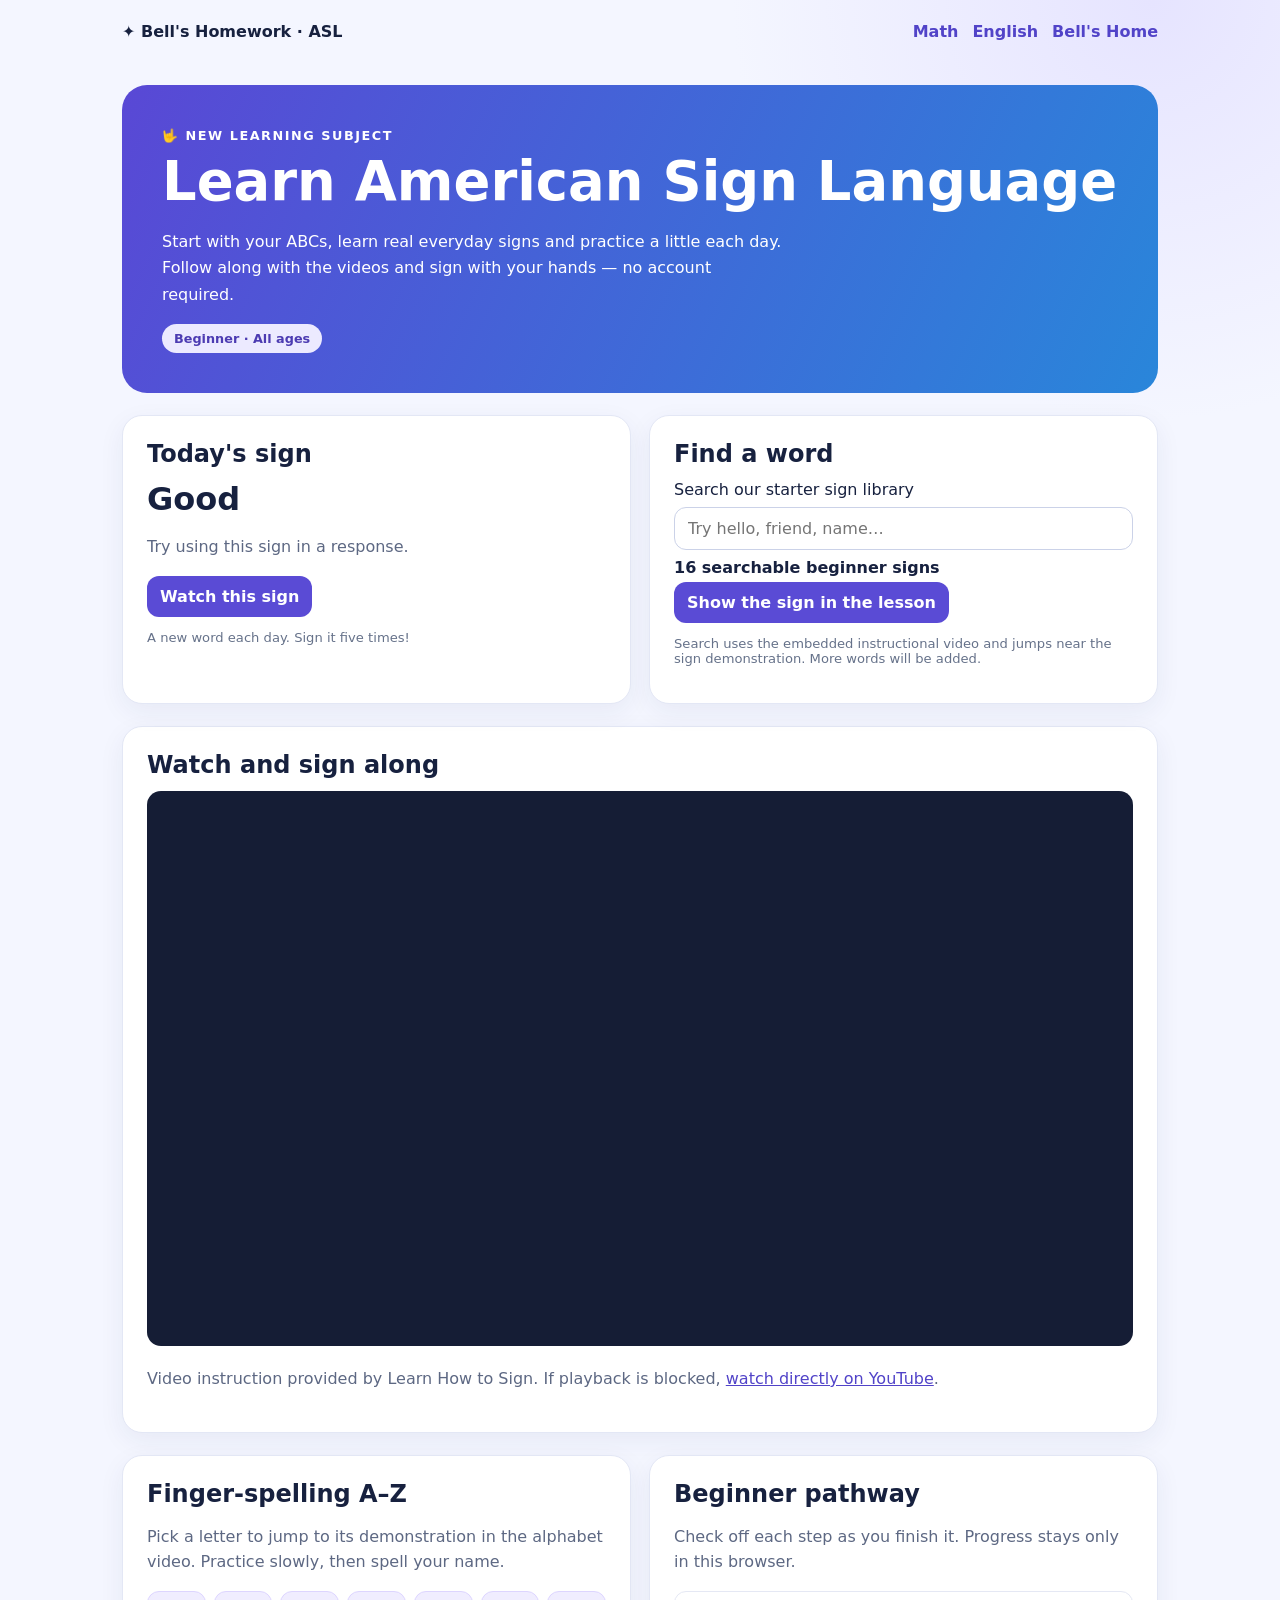
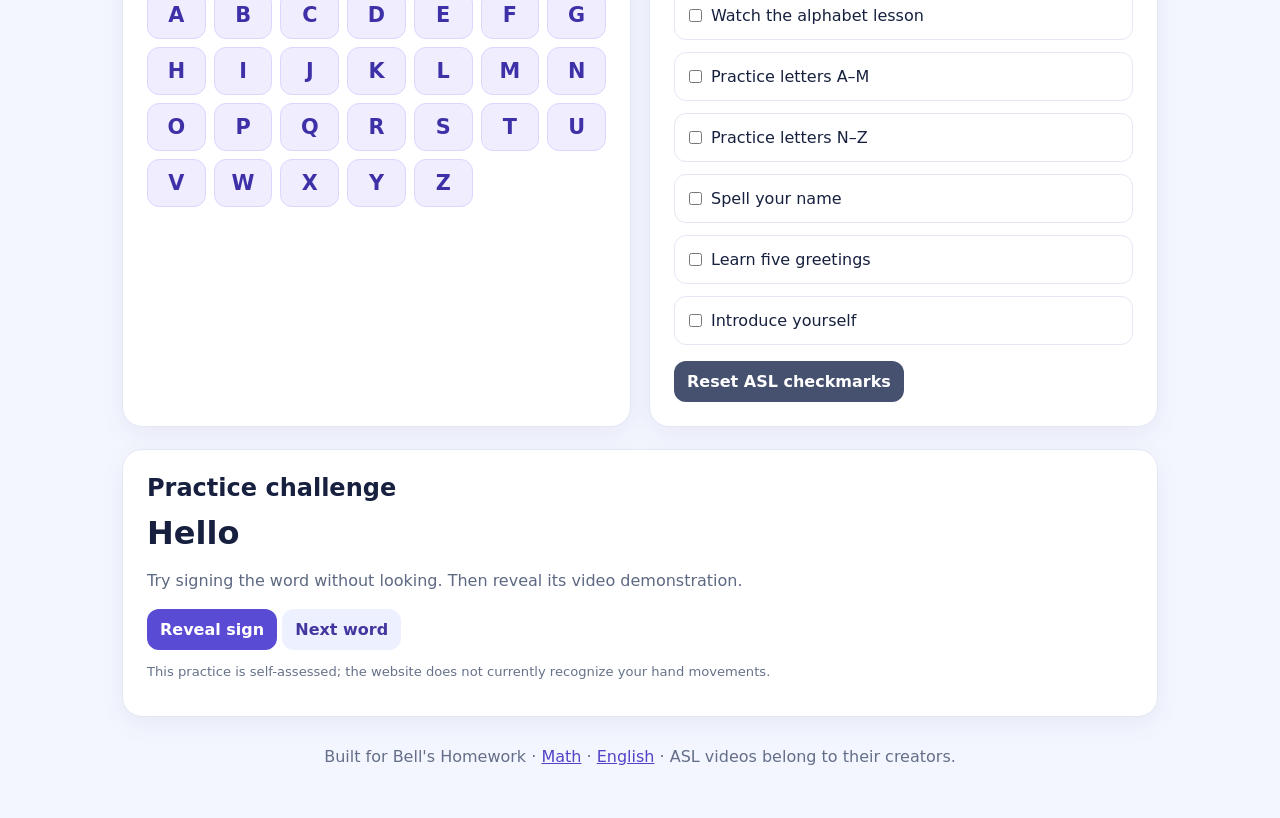
==== asl/index.html @ 97b78465 "Launch ASL learning module with beginner video lessons and daily signs" ====
<!doctype html>
<html lang="en"><head><meta charset="utf-8"><meta name="viewport" content="width=device-width,initial-scale=1"><title>Learn ASL | Bell's Homework</title><meta name="description" content="Learn American Sign Language with beginner videos, an alphabet guide, word lookup and daily practice."><link rel="canonical" href="https://homework.bellstuff.net/asl/"><style>
:root{font-family:system-ui,-apple-system,Segoe UI,sans-serif;color:#17213f;background:#f4f6ff}*{box-sizing:border-box}body{margin:0;background:radial-gradient(circle at 90% 0,#e6e4ff,transparent 420px),#f4f6ff}main,header{max-width:1080px;margin:auto;padding:22px}header{display:flex;align-items:center;justify-content:space-between;gap:12px;flex-wrap:wrap}a{color:#5143c8}nav{display:flex;gap:14px;flex-wrap:wrap}nav a{font-weight:700;text-decoration:none}.hero{background:linear-gradient(115deg,#5948d5,#2986da);color:white;padding:40px;border-radius:25px}.hero h1{font-size:clamp(2rem,5vw,3.4rem);margin:6px 0}.hero p{max-width:620px;line-height:1.65}.eyebrow{font-size:.8rem;letter-spacing:.12em;font-weight:800;text-transform:uppercase}.grid{display:grid;grid-template-columns:repeat(auto-fit,minmax(270px,1fr));gap:18px;margin:22px 0}.card{background:white;padding:24px;border:1px solid #e3e7f5;border-radius:20px;box-shadow:0 8px 26px #252d5910}.card h2{margin:0 0 12px}.muted{color:#5d6883;line-height:1.6}.pill{display:inline-block;border-radius:24px;background:#eceaff;color:#4c3bb2;padding:7px 12px;font-weight:700;font-size:.8rem}button,select,input{font:inherit;border-radius:12px;padding:11px 13px;border:1px solid #cbd2e8}button{background:#5a4bd5;color:white;font-weight:800;border:0;cursor:pointer}button:hover{background:#4537bf}button:focus-visible,a:focus-visible,input:focus-visible{outline:3px solid #7eb3ff;outline-offset:2px}input{width:100%;margin:8px 0}.video{aspect-ratio:16/9;width:100%;border:0;border-radius:14px;background:#151d35}.word{font-size:2rem;margin:12px 0;font-weight:800}.alphabet{display:grid;grid-template-columns:repeat(auto-fill,minmax(52px,1fr));gap:8px;margin-top:14px}.alphabet button{font-size:1.3rem;background:#f0edff;color:#3e31a8;border:1px solid #ddd5ff}.alphabet button[aria-pressed=true]{background:#5445cb;color:white}.feedback{min-height:24px;font-weight:700}.lesson-list{display:grid;gap:12px}.lesson{border:1px solid #e5e8f4;padding:14px;border-radius:12px}.lesson label{display:flex;gap:9px;align-items:center;cursor:pointer}.lesson input{width:auto;margin:0;accent-color:#5445cb}.tiny{font-size:.82rem;color:#66728a}footer{margin:30px 0;text-align:center;color:#636f88}@media(max-width:620px){.hero{padding:25px}header{padding:15px}main{padding:12px}.card{padding:19px}}
</style></head><body>
<header><strong>✦ Bell's Homework · ASL</strong><nav><a href="/">Math</a><a href="/english/">English</a><a href="https://bellstuff.net/">Bell's Home</a></nav></header>
<main><section class="hero"><span class="eyebrow">🤟 New learning subject</span><h1>Learn American Sign Language</h1><p>Start with your ABCs, learn real everyday signs and practice a little each day. Follow along with the videos and sign with your hands — no account required.</p><span class="pill">Beginner · All ages</span></section>
<div class="grid"><section class="card"><h2>Today's sign</h2><div id="dailyWord" class="word">Hello</div><p id="dailyHint" class="muted"></p><button id="dailyWatch">Watch this sign</button><p class="tiny">A new word each day. Sign it five times!</p></section><section class="card"><h2>Find a word</h2><label for="wordSearch">Search our starter sign library</label><input id="wordSearch" type="search" placeholder="Try hello, friend, name…"><div id="searchFeedback" class="feedback" role="status"></div><button id="searchWatch">Show the sign in the lesson</button><p class="tiny">Search uses the embedded instructional video and jumps near the sign demonstration. More words will be added.</p></section></div>
<section class="card"><h2 id="videoHeading">Watch and sign along</h2><iframe id="lessonVideo" class="video" title="American Sign Language learning video" src="https://www.youtube-nocookie.com/embed/y9Rj_X0IsKY?start=76" allow="accelerometer; autoplay; encrypted-media; gyroscope; picture-in-picture; web-share" referrerpolicy="strict-origin-when-cross-origin" allowfullscreen loading="lazy"></iframe><p class="muted" id="videoCaption">Video instruction provided by Learn How to Sign. If playback is blocked, <a id="watchExternal" href="https://www.youtube.com/watch?v=y9Rj_X0IsKY&t=76s" target="_blank" rel="noopener noreferrer">watch directly on YouTube</a>.</p></section>
<div class="grid"><section class="card"><h2>Finger-spelling A–Z</h2><p class="muted">Pick a letter to jump to its demonstration in the alphabet video. Practice slowly, then spell your name.</p><div class="alphabet" id="letters"></div><p class="feedback" id="letterFeedback" role="status"></p></section><section class="card"><h2>Beginner pathway</h2><p class="muted">Check off each step as you finish it. Progress stays only in this browser.</p><div class="lesson-list" id="lessonChecklist"></div><button id="resetProgress" style="margin-top:16px;background:#465170">Reset ASL checkmarks</button></section></div>
<section class="card"><h2>Practice challenge</h2><p id="challenge" class="word"></p><p class="muted">Try signing the word without looking. Then reveal its video demonstration.</p><button id="reveal">Reveal sign</button> <button id="nextChallenge" style="background:#edf0ff;color:#43379f">Next word</button><p class="tiny">This practice is self-assessed; the website does not currently recognize your hand movements.</p></section><footer>Built for Bell's Homework · <a href="/">Math</a> · <a href="/english/">English</a> · ASL videos belong to their creators.</footer></main>
<script>
const alphabetTimes=[65,81,92,101,114,128,193,206,215,235,252,261,302,316,329,338,350,362,376,431,443,452,458,467,489,499];
const words=[
{w:'Hello',t:76,h:'Wave a greeting using the movement shown in the lesson.'},
{w:'Hi',t:69,h:'Practice a friendly greeting.'},
{w:'How are you?',t:85,h:'Watch the full phrase and copy the facial expression.'},
{w:'Good',t:112,h:'Try using this sign in a response.'},
{w:'Morning',t:124,h:'A useful daily greeting.'},
{w:'Afternoon',t:132,h:'Practice this time-of-day sign.'},
{w:'Night',t:141,h:'Use it in an evening greeting.'},
{w:'Goodbye',t:170,h:'Practice a farewell.'},
{w:'See you later',t:178,h:'Sign a full farewell phrase.'},
{w:'Friend',t:287,h:'A word for introductions.'},
{w:'Meet',t:306,h:'Practice introducing someone.'},
{w:'Deaf',t:330,h:'Learn the sign and respect Deaf culture.'},
{w:'My',t:341,h:'Use this in introductions.'},
{w:'Name',t:349,h:'Try signing your name and fingerspelling it.'},
{w:'Want',t:358,h:'A handy word in everyday conversations.'},
{w:'Tomorrow',t:240,h:'Use it when talking about plans.'}
];
const lessonId='bells-asl-lessons-v1';
const lessons=['Watch the alphabet lesson','Practice letters A–M','Practice letters N–Z','Spell your name','Learn five greetings','Introduce yourself'];
let checked=[];try{checked=JSON.parse(localStorage.getItem(lessonId)||'[]')}catch{}
function video(id,sec,title){const frame=document.getElementById('lessonVideo');frame.src='https://www.youtube-nocookie.com/embed/'+id+'?start='+sec+'&rel=0';document.getElementById('videoHeading').textContent=title;document.getElementById('watchExternal').href='https://www.youtube.com/watch?v='+id+'&t='+sec+'s';frame.scrollIntoView({behavior:'smooth',block:'center'})}
function showWord(item){video('y9Rj_X0IsKY',item.t,'Learn to sign: '+item.w)}
const day=Math.floor((Date.now()-new Date(2026,0,1).getTime())/86400000),daily=words[((day%words.length)+words.length)%words.length];
document.getElementById('dailyWord').textContent=daily.w;document.getElementById('dailyHint').textContent=daily.h;document.getElementById('dailyWatch').onclick=()=>showWord(daily);
const search=document.getElementById('wordSearch'),status=document.getElementById('searchFeedback');let found=null;
function updateSearch(){const q=search.value.trim().toLowerCase();found=q?words.find(x=>x.w.toLowerCase()===q)||words.find(x=>x.w.toLowerCase().includes(q)):null;status.textContent=found?'Found: '+found.w:q?'Not in starter library yet. Try a greeting or alphabet letter.':'16 searchable beginner signs';document.getElementById('searchWatch').disabled=!found}
search.addEventListener('input',updateSearch);document.getElementById('searchWatch').onclick=()=>{if(found)showWord(found)};updateSearch();
const letters=document.getElementById('letters');'ABCDEFGHIJKLMNOPQRSTUVWXYZ'.split('').forEach((letter,i)=>{const b=document.createElement('button');b.textContent=letter;b.setAttribute('aria-label','Watch ASL letter '+letter);b.setAttribute('aria-pressed','false');b.onclick=()=>{letters.querySelectorAll('button').forEach(x=>x.setAttribute('aria-pressed','false'));b.setAttribute('aria-pressed','true');document.getElementById('letterFeedback').textContent='Letter '+letter+' — copy the hand shape in the video';video('DBQINq0SsAw',alphabetTimes[i],'Finger-spelling: '+letter)};letters.append(b)});
const checklist=document.getElementById('lessonChecklist');function renderLessons(){checklist.replaceChildren();lessons.forEach((name,i)=>{const row=document.createElement('div');row.className='lesson';const label=document.createElement('label');const cb=document.createElement('input');cb.type='checkbox';cb.checked=checked.includes(i);cb.onchange=()=>{checked=cb.checked?[...new Set([...checked,i])]:checked.filter(x=>x!==i);try{localStorage.setItem(lessonId,JSON.stringify(checked))}catch{} };label.append(cb,document.createTextNode(name));row.append(label);checklist.append(row)})}
renderLessons();document.getElementById('resetProgress').onclick=()=>{if(confirm('Clear ASL checkmarks on this browser?')){checked=[];try{localStorage.removeItem(lessonId)}catch{}renderLessons()}};
let challengeIndex=0;function setChallenge(){document.getElementById('challenge').textContent=words[challengeIndex].w}setChallenge();document.getElementById('reveal').onclick=()=>showWord(words[challengeIndex]);document.getElementById('nextChallenge').onclick=()=>{challengeIndex=(challengeIndex+1)%words.length;setChallenge()};
</script></body></html>
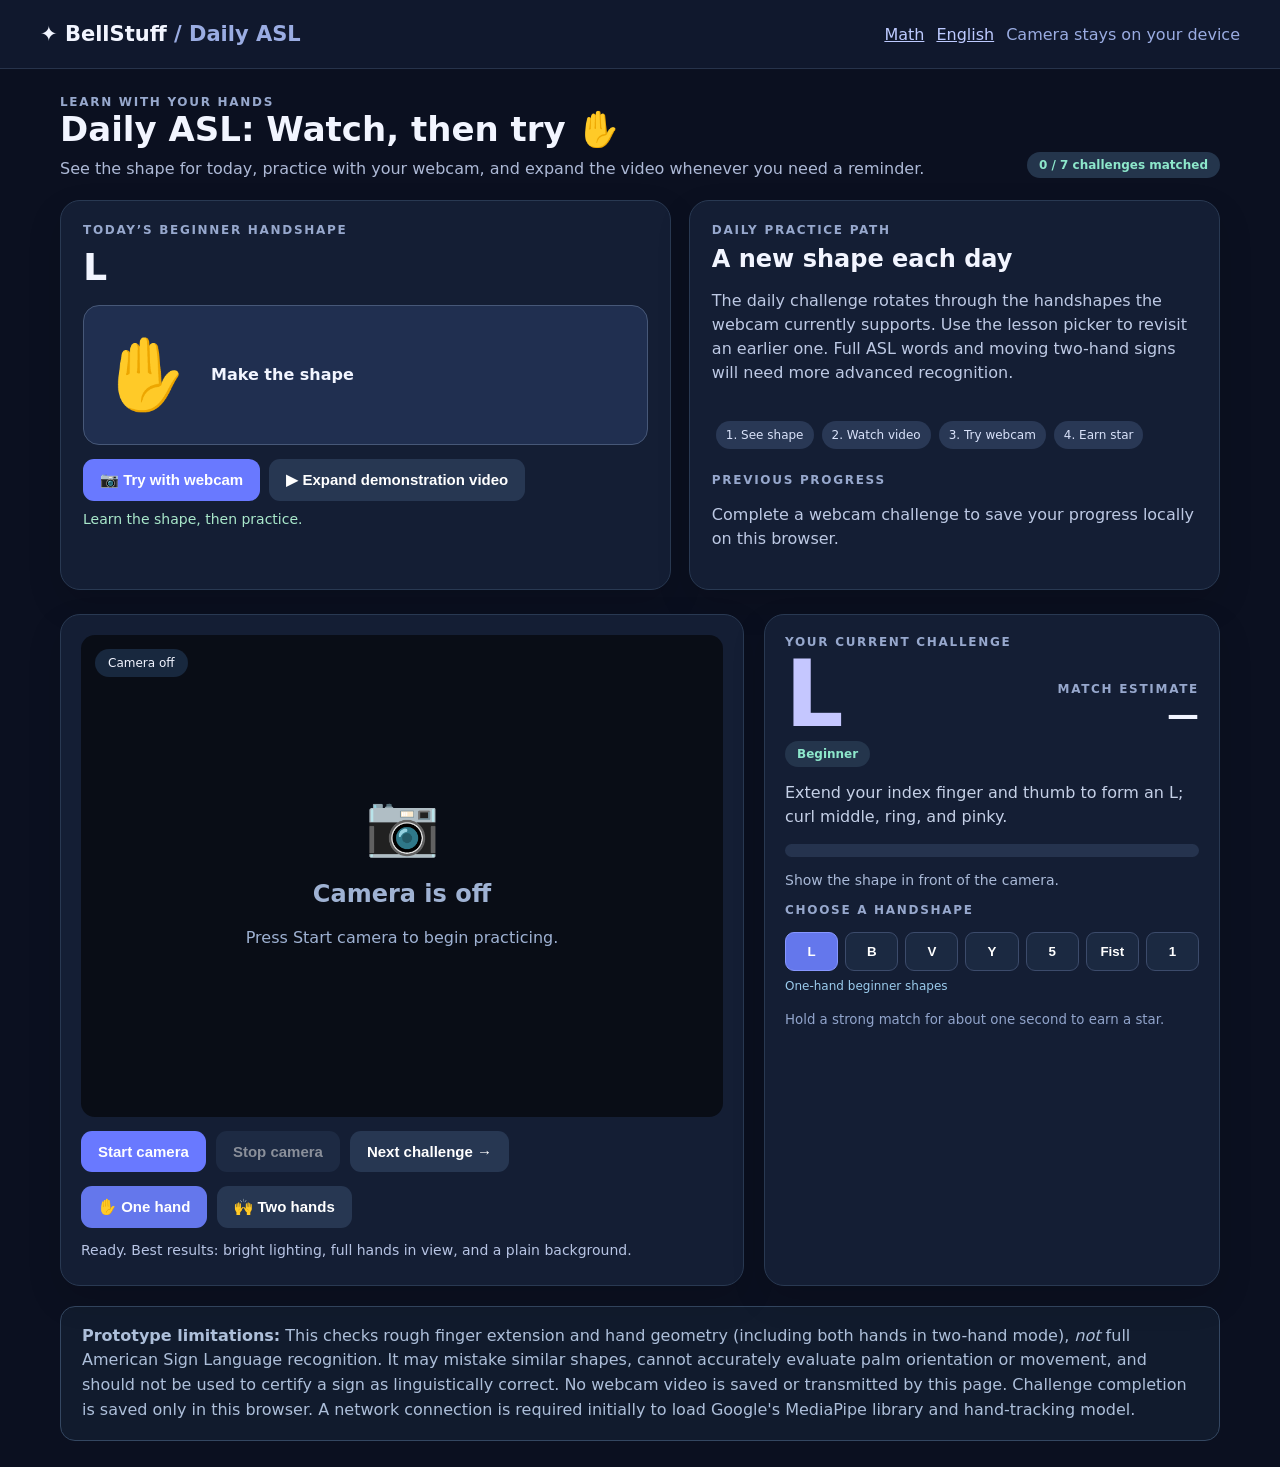
==== commit 12c68c80: "Restore full ASL daily learning experience with webcam dual hand tracking" ====
--- a/asl/index.html
+++ b/asl/index.html
@@ -1,45 +1,165 @@
-<!doctype html>
-<html lang="en"><head><meta charset="utf-8"><meta name="viewport" content="width=device-width,initial-scale=1"><title>Learn ASL | Bell's Homework</title><meta name="description" content="Learn American Sign Language with beginner videos, an alphabet guide, word lookup and daily practice."><link rel="canonical" href="https://homework.bellstuff.net/asl/"><style>
-:root{font-family:system-ui,-apple-system,Segoe UI,sans-serif;color:#17213f;background:#f4f6ff}*{box-sizing:border-box}body{margin:0;background:radial-gradient(circle at 90% 0,#e6e4ff,transparent 420px),#f4f6ff}main,header{max-width:1080px;margin:auto;padding:22px}header{display:flex;align-items:center;justify-content:space-between;gap:12px;flex-wrap:wrap}a{color:#5143c8}nav{display:flex;gap:14px;flex-wrap:wrap}nav a{font-weight:700;text-decoration:none}.hero{background:linear-gradient(115deg,#5948d5,#2986da);color:white;padding:40px;border-radius:25px}.hero h1{font-size:clamp(2rem,5vw,3.4rem);margin:6px 0}.hero p{max-width:620px;line-height:1.65}.eyebrow{font-size:.8rem;letter-spacing:.12em;font-weight:800;text-transform:uppercase}.grid{display:grid;grid-template-columns:repeat(auto-fit,minmax(270px,1fr));gap:18px;margin:22px 0}.card{background:white;padding:24px;border:1px solid #e3e7f5;border-radius:20px;box-shadow:0 8px 26px #252d5910}.card h2{margin:0 0 12px}.muted{color:#5d6883;line-height:1.6}.pill{display:inline-block;border-radius:24px;background:#eceaff;color:#4c3bb2;padding:7px 12px;font-weight:700;font-size:.8rem}button,select,input{font:inherit;border-radius:12px;padding:11px 13px;border:1px solid #cbd2e8}button{background:#5a4bd5;color:white;font-weight:800;border:0;cursor:pointer}button:hover{background:#4537bf}button:focus-visible,a:focus-visible,input:focus-visible{outline:3px solid #7eb3ff;outline-offset:2px}input{width:100%;margin:8px 0}.video{aspect-ratio:16/9;width:100%;border:0;border-radius:14px;background:#151d35}.word{font-size:2rem;margin:12px 0;font-weight:800}.alphabet{display:grid;grid-template-columns:repeat(auto-fill,minmax(52px,1fr));gap:8px;margin-top:14px}.alphabet button{font-size:1.3rem;background:#f0edff;color:#3e31a8;border:1px solid #ddd5ff}.alphabet button[aria-pressed=true]{background:#5445cb;color:white}.feedback{min-height:24px;font-weight:700}.lesson-list{display:grid;gap:12px}.lesson{border:1px solid #e5e8f4;padding:14px;border-radius:12px}.lesson label{display:flex;gap:9px;align-items:center;cursor:pointer}.lesson input{width:auto;margin:0;accent-color:#5445cb}.tiny{font-size:.82rem;color:#66728a}footer{margin:30px 0;text-align:center;color:#636f88}@media(max-width:620px){.hero{padding:25px}header{padding:15px}main{padding:12px}.card{padding:19px}}
-</style></head><body>
-<header><strong>✦ Bell's Homework · ASL</strong><nav><a href="/">Math</a><a href="/english/">English</a><a href="https://bellstuff.net/">Bell's Home</a></nav></header>
-<main><section class="hero"><span class="eyebrow">🤟 New learning subject</span><h1>Learn American Sign Language</h1><p>Start with your ABCs, learn real everyday signs and practice a little each day. Follow along with the videos and sign with your hands — no account required.</p><span class="pill">Beginner · All ages</span></section>
-<div class="grid"><section class="card"><h2>Today's sign</h2><div id="dailyWord" class="word">Hello</div><p id="dailyHint" class="muted"></p><button id="dailyWatch">Watch this sign</button><p class="tiny">A new word each day. Sign it five times!</p></section><section class="card"><h2>Find a word</h2><label for="wordSearch">Search our starter sign library</label><input id="wordSearch" type="search" placeholder="Try hello, friend, name…"><div id="searchFeedback" class="feedback" role="status"></div><button id="searchWatch">Show the sign in the lesson</button><p class="tiny">Search uses the embedded instructional video and jumps near the sign demonstration. More words will be added.</p></section></div>
-<section class="card"><h2 id="videoHeading">Watch and sign along</h2><iframe id="lessonVideo" class="video" title="American Sign Language learning video" src="https://www.youtube-nocookie.com/embed/y9Rj_X0IsKY?start=76" allow="accelerometer; autoplay; encrypted-media; gyroscope; picture-in-picture; web-share" referrerpolicy="strict-origin-when-cross-origin" allowfullscreen loading="lazy"></iframe><p class="muted" id="videoCaption">Video instruction provided by Learn How to Sign. If playback is blocked, <a id="watchExternal" href="https://www.youtube.com/watch?v=y9Rj_X0IsKY&t=76s" target="_blank" rel="noopener noreferrer">watch directly on YouTube</a>.</p></section>
-<div class="grid"><section class="card"><h2>Finger-spelling A–Z</h2><p class="muted">Pick a letter to jump to its demonstration in the alphabet video. Practice slowly, then spell your name.</p><div class="alphabet" id="letters"></div><p class="feedback" id="letterFeedback" role="status"></p></section><section class="card"><h2>Beginner pathway</h2><p class="muted">Check off each step as you finish it. Progress stays only in this browser.</p><div class="lesson-list" id="lessonChecklist"></div><button id="resetProgress" style="margin-top:16px;background:#465170">Reset ASL checkmarks</button></section></div>
-<section class="card"><h2>Practice challenge</h2><p id="challenge" class="word"></p><p class="muted">Try signing the word without looking. Then reveal its video demonstration.</p><button id="reveal">Reveal sign</button> <button id="nextChallenge" style="background:#edf0ff;color:#43379f">Next word</button><p class="tiny">This practice is self-assessed; the website does not currently recognize your hand movements.</p></section><footer>Built for Bell's Homework · <a href="/">Math</a> · <a href="/english/">English</a> · ASL videos belong to their creators.</footer></main>
-<script>
-const alphabetTimes=[65,81,92,101,114,128,193,206,215,235,252,261,302,316,329,338,350,362,376,431,443,452,458,467,489,499];
-const words=[
-{w:'Hello',t:76,h:'Wave a greeting using the movement shown in the lesson.'},
-{w:'Hi',t:69,h:'Practice a friendly greeting.'},
-{w:'How are you?',t:85,h:'Watch the full phrase and copy the facial expression.'},
-{w:'Good',t:112,h:'Try using this sign in a response.'},
-{w:'Morning',t:124,h:'A useful daily greeting.'},
-{w:'Afternoon',t:132,h:'Practice this time-of-day sign.'},
-{w:'Night',t:141,h:'Use it in an evening greeting.'},
-{w:'Goodbye',t:170,h:'Practice a farewell.'},
-{w:'See you later',t:178,h:'Sign a full farewell phrase.'},
-{w:'Friend',t:287,h:'A word for introductions.'},
-{w:'Meet',t:306,h:'Practice introducing someone.'},
-{w:'Deaf',t:330,h:'Learn the sign and respect Deaf culture.'},
-{w:'My',t:341,h:'Use this in introductions.'},
-{w:'Name',t:349,h:'Try signing your name and fingerspelling it.'},
-{w:'Want',t:358,h:'A handy word in everyday conversations.'},
-{w:'Tomorrow',t:240,h:'Use it when talking about plans.'}
+<!doctype html><html lang="en"><head><meta charset="utf-8"><meta name="viewport" content="width=device-width,initial-scale=1"><title>BellStuff • Daily ASL Practice</title><style>
+:root{color-scheme:dark;font-family:Inter,system-ui,Segoe UI,Arial,sans-serif}*{box-sizing:border-box}body{margin:0;background:#0b1020;color:#f2f5ff}header{padding:22px max(22px,calc((100vw - 1200px)/2));display:flex;align-items:center;justify-content:space-between;border-bottom:1px solid #27334b;background:#10182d}header strong{font-size:21px}header span{color:#9aace2}main{max-width:1200px;margin:auto;padding:26px 20px}.top{display:flex;justify-content:space-between;gap:20px;align-items:end;flex-wrap:wrap}.top h1{font-size:34px;margin:0 0 10px}.top p{margin:0;color:#adb9d6}.layout{display:grid;grid-template-columns:minmax(0,1.5fr) minmax(300px,1fr);gap:20px;margin-top:24px}.panel{background:#141e34;border:1px solid #293952;border-radius:20px;padding:20px;box-shadow:0 14px 34px #0002}.stage{width:100%;aspect-ratio:4/3;border-radius:14px;background:#090d16;position:relative;overflow:hidden}video,canvas{position:absolute;inset:0;width:100%;height:100%;object-fit:contain;transform:scaleX(-1)}canvas{pointer-events:none}.empty{position:absolute;inset:0;display:grid;place-items:center;text-align:center;color:#9fb2d3;padding:30px}.live{position:absolute;left:14px;top:14px;background:#1c3049c9;border-radius:99px;padding:7px 13px;font-size:12px;z-index:2}.row{display:flex;gap:10px;flex-wrap:wrap;align-items:center}.controls{margin-top:14px}.btn{border:0;border-radius:11px;background:#6979ff;color:white;padding:12px 17px;font-size:15px;font-weight:700;cursor:pointer}.btn.alt{background:#273752}.btn:disabled{opacity:.5;cursor:not-allowed}.status{color:#b7c4e4;font-size:14px;margin-top:14px;min-height:23px}.lesson{display:flex;align-items:center;justify-content:space-between;gap:16px}.letter{font-size:92px;line-height:1;font-weight:800;color:#c5c7ff}.eyebrow{font-size:12px;color:#97a8cd;text-transform:uppercase;letter-spacing:1.7px;font-weight:800}.hint{margin:14px 0;color:#c5d0e7;min-height:49px;line-height:1.5}.meter{height:13px;background:#25334e;border-radius:99px;overflow:hidden}.meter>div{height:100%;background:linear-gradient(90deg,#6a8bff,#44d9ae);width:0;transition:width .15s}.score{font-size:32px;font-weight:800}.result{font-size:14px;color:#a9b9d7;line-height:1.6;margin:12px 0}.choices{display:grid;grid-template-columns:repeat(7,1fr);gap:7px;margin-top:15px}.choice{border:1px solid #3c4b6b;background:#1b2941;color:white;border-radius:9px;padding:11px 4px;font-weight:800;cursor:pointer}.choice.active{background:#6477ec;border-color:#8797ff}.mode.active{background:#6477ec}.dualhint{font-size:12px;color:#9bcbec;margin-top:8px}.pill{border-radius:99px;background:#24354c;color:#8de7cb;padding:6px 12px;font-size:12px;font-weight:800}.note{margin-top:20px;padding:17px 21px;border:1px solid #344761;border-radius:15px;color:#adbfda;line-height:1.55;background:#111b2d}kbd{background:#27344a;padding:2px 6px;border-radius:5px}small{color:#91a4cb}@media(max-width:850px){.layout{grid-template-columns:1fr}.top h1{font-size:28px}.choices{grid-template-columns:repeat(7,1fr)}}
+.daily{margin-top:22px;display:grid;grid-template-columns:minmax(0,1.15fr) minmax(290px,1fr);gap:18px}.daily .panel{padding:22px}.dailyTitle{font-size:38px;margin:8px 0}.dailyMeta{color:#bdc9e4;line-height:1.5}.guide{background:#202f50;border:1px solid #475878;border-radius:16px;min-height:140px;display:flex;gap:22px;align-items:center;padding:20px;margin-top:16px}.guideIcon{font-size:68px;min-width:82px;text-align:center}.guideText{line-height:1.6}.videoBox{padding:18px;margin-top:16px;background:#0b152b;border-radius:12px;border:1px solid #344761}.videoBox iframe{position:static;transform:none;width:100%;aspect-ratio:16/9;border:0;border-radius:10px}.videoBox a{color:#b1caff}.chip{display:inline-block;padding:5px 10px;border-radius:20px;background:#293855;color:#d9e2fa;font-size:12px;margin:4px}.dailyActions{display:flex;gap:9px;flex-wrap:wrap;margin-top:14px}.todayStatus{color:#a9e8cb;font-size:14px;margin-top:10px}.practiceMark{outline:2px solid #58d7bb;outline-offset:3px}.dailyList{display:flex;gap:7px;flex-wrap:wrap;margin-top:12px}.dayBtn{border:1px solid #415271;background:#21314c;color:#eef3ff;border-radius:10px;padding:9px 14px;cursor:pointer;font-weight:700}.dayBtn.active{background:#6073d8}.badgeLabel{color:#93a8d5;font-weight:800;font-size:12px;text-transform:uppercase;letter-spacing:1px}@media(max-width:850px){.daily{grid-template-columns:1fr}}
+</style></head><body><header><strong>✦ BellStuff <span> / Daily ASL</span></strong><span><a href="/" style="color:#bdcaff;margin-right:12px">Math</a><a href="/english/" style="color:#bdcaff;margin-right:12px">English</a>Camera stays on your device</span></header><main><div class="top"><div><div class="eyebrow">Learn with your hands</div><h1>Daily ASL: Watch, then try ✋</h1><p>See the shape for today, practice with your webcam, and expand the video whenever you need a reminder.</p></div><div class="pill" id="progress">0 shapes matched</div></div><section class="daily" aria-label="Daily ASL lesson"><div class="panel"><div class="eyebrow">Today’s beginner handshape</div><h2 class="dailyTitle" id="dailyTitle">L</h2><div class="dailyMeta" id="dailyDescription"></div><div class="guide"><div class="guideIcon" id="dailyIcon" aria-hidden="true">✋</div><div class="guideText"><strong>Make the shape</strong><div id="dailyGuide"></div></div></div><div class="dailyActions"><button class="btn" id="tryDaily">📷 Try with webcam</button><button class="btn alt" id="showDemo" aria-expanded="false" aria-controls="demoSection">▶ Expand demonstration video</button></div><div class="todayStatus" id="dailyStatus" role="status">Learn the shape, then practice.</div><div id="demoSection" class="videoBox" hidden><strong>Watch the demonstration</strong><p class="dailyMeta" id="demoNote">Watch the signer, then return to the webcam practice.</p><div id="demoMedia"></div></div></div><div class="panel"><div class="eyebrow">Daily practice path</div><h2 style="margin:8px 0">A new shape each day</h2><p class="dailyMeta">The daily challenge rotates through the handshapes the webcam currently supports. Use the lesson picker to revisit an earlier one. Full ASL words and moving two-hand signs will need more advanced recognition.</p><div class="dailyList" id="dailyList"></div><p class="dailyMeta" style="margin-top:16px"><span class="chip">1. See shape</span><span class="chip">2. Watch video</span><span class="chip">3. Try webcam</span><span class="chip">4. Earn star</span></p><div class="eyebrow" style="margin-top:20px">Previous progress</div><p class="dailyMeta" id="dailyProgress">Complete a webcam challenge to save your progress locally on this browser.</p></div></section><div class="layout"><section class="panel"><div class="stage"><video id="cam" autoplay playsinline muted></video><canvas id="overlay"></canvas><div id="placeholder" class="empty"><div><div style="font-size:60px">📷</div><h2>Camera is off</h2><p>Press Start camera to begin practicing.</p></div></div><div class="live" id="hands">Camera off</div></div><div class="row controls"><button class="btn" id="start">Start camera</button><button class="btn alt" id="stop" disabled>Stop camera</button><button class="btn alt" id="next">Next challenge →</button></div><div class="row controls"><button class="btn alt mode active" id="singleMode">✋ One hand</button><button class="btn alt mode" id="dualMode">🙌 Two hands</button></div><div class="status" id="status" role="status">Ready. Best results: bright lighting, full hands in view, and a plain background.</div></section><aside class="panel"><div class="eyebrow">Your current challenge</div><div class="lesson"><div><div class="letter" id="letter">L</div><div class="pill" id="level">Beginner</div></div><div style="text-align:right"><div class="eyebrow">Match estimate</div><div class="score" id="score">—</div></div></div><div class="hint" id="hint">Extend your index finger and thumb to form an L. Keep the other fingers curled.</div><div class="meter"><div id="fill"></div></div><p class="result" id="feedback">Start the webcam and show your hand.</p><div class="eyebrow">Choose a handshape</div><div class="choices" id="choices"></div><div class="dualhint" id="modeHint">One-hand beginner shapes</div><p><small>Hold a strong match for about one second to earn a star.</small></p></aside></div><div class="note"><strong>Prototype limitations:</strong> This checks rough finger extension and hand geometry (including both hands in two-hand mode), <em>not</em> full American Sign Language recognition. It may mistake similar shapes, cannot accurately evaluate palm orientation or movement, and should not be used to certify a sign as linguistically correct. No webcam video is saved or transmitted by this page. Challenge completion is saved only in this browser. A network connection is required initially to load Google's MediaPipe library and hand-tracking model.</div></main><script type="module">
+// Camera starts before loading the optional remote hand-tracking model.
+const $=id=>document.getElementById(id);
+const lessons=[
+ {id:'L',hint:'Extend your index finger and thumb to form an L; curl middle, ring, and pinky.',pattern:[1,0,0,0],thumb:1},
+ {id:'B',hint:'Keep four fingers extended together, with the thumb tucked across your palm.',pattern:[1,1,1,1],thumb:0},
+ {id:'V',hint:'Extend index and middle fingers into a V; curl ring and pinky.',pattern:[1,1,0,0],thumb:null},
+ {id:'Y',hint:'Extend the thumb and pinky while the other three fingers curl.',pattern:[0,0,0,1],thumb:1},
+ {id:'5',hint:'Spread all five fingers openly.',pattern:[1,1,1,1],thumb:1},
+ {id:'Fist',hint:'Curl all four fingers into a fist. This is a warm-up, not a complete ASL letter.',pattern:[0,0,0,0],thumb:null},
+ {id:'1',hint:'Raise only the index finger; curl the remaining fingers.',pattern:[1,0,0,0],thumb:0}
 ];
-const lessonId='bells-asl-lessons-v1';
-const lessons=['Watch the alphabet lesson','Practice letters A–M','Practice letters N–Z','Spell your name','Learn five greetings','Introduce yourself'];
-let checked=[];try{checked=JSON.parse(localStorage.getItem(lessonId)||'[]')}catch{}
-function video(id,sec,title){const frame=document.getElementById('lessonVideo');frame.src='https://www.youtube-nocookie.com/embed/'+id+'?start='+sec+'&rel=0';document.getElementById('videoHeading').textContent=title;document.getElementById('watchExternal').href='https://www.youtube.com/watch?v='+id+'&t='+sec+'s';frame.scrollIntoView({behavior:'smooth',block:'center'})}
-function showWord(item){video('y9Rj_X0IsKY',item.t,'Learn to sign: '+item.w)}
-const day=Math.floor((Date.now()-new Date(2026,0,1).getTime())/86400000),daily=words[((day%words.length)+words.length)%words.length];
-document.getElementById('dailyWord').textContent=daily.w;document.getElementById('dailyHint').textContent=daily.h;document.getElementById('dailyWatch').onclick=()=>showWord(daily);
-const search=document.getElementById('wordSearch'),status=document.getElementById('searchFeedback');let found=null;
-function updateSearch(){const q=search.value.trim().toLowerCase();found=q?words.find(x=>x.w.toLowerCase()===q)||words.find(x=>x.w.toLowerCase().includes(q)):null;status.textContent=found?'Found: '+found.w:q?'Not in starter library yet. Try a greeting or alphabet letter.':'16 searchable beginner signs';document.getElementById('searchWatch').disabled=!found}
-search.addEventListener('input',updateSearch);document.getElementById('searchWatch').onclick=()=>{if(found)showWord(found)};updateSearch();
-const letters=document.getElementById('letters');'ABCDEFGHIJKLMNOPQRSTUVWXYZ'.split('').forEach((letter,i)=>{const b=document.createElement('button');b.textContent=letter;b.setAttribute('aria-label','Watch ASL letter '+letter);b.setAttribute('aria-pressed','false');b.onclick=()=>{letters.querySelectorAll('button').forEach(x=>x.setAttribute('aria-pressed','false'));b.setAttribute('aria-pressed','true');document.getElementById('letterFeedback').textContent='Letter '+letter+' — copy the hand shape in the video';video('DBQINq0SsAw',alphabetTimes[i],'Finger-spelling: '+letter)};letters.append(b)});
-const checklist=document.getElementById('lessonChecklist');function renderLessons(){checklist.replaceChildren();lessons.forEach((name,i)=>{const row=document.createElement('div');row.className='lesson';const label=document.createElement('label');const cb=document.createElement('input');cb.type='checkbox';cb.checked=checked.includes(i);cb.onchange=()=>{checked=cb.checked?[...new Set([...checked,i])]:checked.filter(x=>x!==i);try{localStorage.setItem(lessonId,JSON.stringify(checked))}catch{} };label.append(cb,document.createTextNode(name));row.append(label);checklist.append(row)})}
-renderLessons();document.getElementById('resetProgress').onclick=()=>{if(confirm('Clear ASL checkmarks on this browser?')){checked=[];try{localStorage.removeItem(lessonId)}catch{}renderLessons()}};
-let challengeIndex=0;function setChallenge(){document.getElementById('challenge').textContent=words[challengeIndex].w}setChallenge();document.getElementById('reveal').onclick=()=>showWord(words[challengeIndex]);document.getElementById('nextChallenge').onclick=()=>{challengeIndex=(challengeIndex+1)%words.length;setChallenge()};
+const duoLessons=[
+ {id:'🙌',label:'Two open hands',hint:'Open all fingers on both hands and hold them up.',shapes:['open','open']},
+ {id:'✊✊',label:'Two fists',hint:'Close both hands into fists.',shapes:['fist','fist']},
+ {id:'✋✊',label:'Open + fist',hint:'Hold one hand open and the other closed. Either side works.',shapes:['open','fist']},
+ {id:'☝️☝️',label:'Two index fingers',hint:'Point upward with one index finger on each hand.',shapes:['point','point']}
+];
+let mode='single',index=0,stream=null,detector=null,active=false,lastTs=-1,hold=0,won=new Set(),working=false;
+const connections=[[0,1],[1,2],[2,3],[3,4],[0,5],[5,6],[6,7],[7,8],[5,9],[9,10],[10,11],[11,12],[9,13],[13,14],[14,15],[15,16],[13,17],[17,18],[18,19],[19,20],[0,17]];
+function currentLessons(){return mode==='single'?lessons:duoLessons}
+function rebuildChoices(){
+ const host=$('choices');host.replaceChildren();currentLessons().forEach((l,i)=>{const b=document.createElement('button');b.className='choice';b.textContent=mode==='single'?l.id:String(i+1);b.title=l.label||l.hint;b.onclick=()=>{index=i;lesson()};host.append(b)})
+}
+function lesson(){const l=currentLessons()[index];$('letter').textContent=mode==='single'?l.id:l.id;$('hint').textContent=l.hint;$('score').textContent='—';$('fill').style.width='0%';$('feedback').textContent=mode==='single'?'Show the shape in front of the camera.':'Show both hands in front of the camera.';hold=0;document.querySelectorAll('.choice').forEach((b,i)=>b.classList.toggle('active',i===index));$('modeHint').textContent=mode==='single'?'One-hand beginner shapes':l.label+' · two-hand coordination warm-up (not a complete ASL sign)';$('progress').textContent=won.size+' / '+currentLessons().length+' challenges matched';}
+function setMode(next){if(mode===next)return;mode=next;index=0;hold=0;won=new Set();$('singleMode').classList.toggle('active',mode==='single');$('dualMode').classList.toggle('active',mode==='dual');rebuildChoices();lesson();
+
+// Daily lessons are tied to the existing, tested static-handshape matcher.
+// Do not use these approximate scores to validate full vocabulary signs.
+const dailyIds=['L','B','V','Y','5','1'];
+const videoMap={L:'sk1YvIlSMdM'};
+const dailyEmoji={L:'☝️',B:'✋',V:'✌️',Y:'🤙',5:'🖐️',1:'☝️'};
+const startDate=Date.UTC(2026,9,18);
+const todayDate=new Date();
+const dayNumber=Math.max(0,Math.floor((Date.UTC(todayDate.getFullYear(),todayDate.getMonth(),todayDate.getDate())-startDate)/86400000));
+let dailyId=dailyIds[dayNumber%dailyIds.length];
+let showVideo=false;
+const savedKey='bellstuff-asl-daily-v1';
+let completed=new Set();
+try{completed=new Set(JSON.parse(localStorage.getItem(savedKey)||'[]'))}catch{}
+function dailyRender(){
+ const l=lessons.find(x=>x.id===dailyId);
+ $('dailyTitle').textContent=l.id;
+ $('dailyDescription').textContent='Practice the '+l.id+' handshape · Beginner fingerspelling / handshape lesson';
+ $('dailyIcon').textContent=dailyEmoji[dailyId]||'✋';
+ $('dailyGuide').textContent=l.hint;
+ $('dailyStatus').textContent=completed.has(dailyId)?'⭐ Previously matched on this browser. Practice again anytime.':'See the shape, then try it yourself.';
+ $('dailyProgress').textContent=completed.size+' of '+dailyIds.length+' daily shapes matched on this browser.';
+ $('dailyList').replaceChildren();
+ for(const id of dailyIds){const b=document.createElement('button');b.className='dayBtn'+(dailyId===id?' active':'');b.textContent=(completed.has(id)?'⭐ ':'')+id;b.onclick=()=>{dailyId=id;showVideo=false;dailyRender();};$('dailyList').append(b)}
+ $('showDemo').textContent=showVideo?'▲ Hide demonstration video':'▶ Expand demonstration video';
+ $('showDemo').setAttribute('aria-expanded',String(showVideo));
+ $('demoSection').hidden=!showVideo;
+ const wrap=$('demoMedia');wrap.replaceChildren();
+ if(showVideo){
+  if(videoMap[dailyId]){
+   const f=document.createElement('iframe');f.src='https://www.youtube-nocookie.com/embed/'+videoMap[dailyId];f.title='ASL letter '+dailyId+' demonstration';f.loading='lazy';f.allow='accelerometer; autoplay; encrypted-media; gyroscope; picture-in-picture';f.allowFullscreen=true;wrap.append(f);
+  }else{
+   const p=document.createElement('p');p.textContent='For this handshape, open the sign-language video dictionary in a new tab to see a real demonstration. A verified embeddable video has not yet been added for this lesson.';wrap.append(p);
+  }
+  const a=document.createElement('a');a.href='https://www.signasl.org/sign/'+encodeURIComponent(dailyId.toLowerCase());a.target='_blank';a.rel='noopener noreferrer';a.textContent='View ASL video demonstrations ↗';wrap.append(a);
+ }
+}
+$('showDemo').onclick=()=>{showVideo=!showVideo;dailyRender()};
+$('tryDaily').onclick=()=>{
+ setMode('single');const newIndex=lessons.findIndex(l=>l.id===dailyId);index=newIndex;lesson();
+ document.querySelector('.stage').scrollIntoView({behavior:'smooth',block:'center'});
+ if(!stream)start();
+};
+dailyRender();
+}
+rebuildChoices();lesson();
+function distance(a,b){return Math.hypot(a.x-b.x,a.y-b.y)}
+function bendScore(p,tip,pip,mcp){let a=distance(p[tip],p[mcp]),b=distance(p[pip],p[mcp]);return a/(b||0.001)}
+function extension(p,tip,pip,mcp){let r=bendScore(p,tip,pip,mcp);return Math.max(0,Math.min(1,(r-1.35)/0.6))}
+function evaluate(p,l){let vals=[[8,6,5],[12,10,9],[16,14,13],[20,18,17]].map(a=>extension(p,...a));let thumbRatio=distance(p[4],p[17])/(distance(p[2],p[17])||.001);let thumb=Math.max(0,Math.min(1,(thumbRatio-0.95)/0.65));let per=vals.map((v,i)=>l.pattern[i]?v:1-v);if(l.thumb!==null)per.push(l.thumb?thumb:1-thumb);let similarity=per.reduce((a,b)=>a+b,0)/per.length;return {similarity,vals,thumb};}
+function draw(p,color='#62e6cb'){const c=$('overlay'),ctx=c.getContext('2d');const w=c.width,h=c.height;ctx.strokeStyle=color;ctx.lineWidth=3;ctx.fillStyle=color;for(const [a,b] of connections){ctx.beginPath();ctx.moveTo(p[a].x*w,p[a].y*h);ctx.lineTo(p[b].x*w,p[b].y*h);ctx.stroke()}for(const pt of p){ctx.beginPath();ctx.arc(pt.x*w,pt.y*h,4,0,Math.PI*2);ctx.fill()}}
+function status(t){$('status').textContent=t}
+async function start(){
+ if(active||working)return;
+ working=true;$('start').disabled=true;
+ try{
+  if(!navigator.mediaDevices?.getUserMedia)throw Error('Camera API unavailable. Open this page over HTTPS and allow camera permission.');
+  status('Step 1/3: Requesting webcam permission…');
+  stream=await navigator.mediaDevices.getUserMedia({video:{facingMode:'user',width:{ideal:960},height:{ideal:720}},audio:false});
+  $('cam').srcObject=stream;
+  await $('cam').play();
+  $('overlay').width=$('cam').videoWidth;$('overlay').height=$('cam').videoHeight;
+  $('placeholder').style.display='none';$('stop').disabled=false;
+  status('Step 2/3: Camera working! Loading hand tracker over the internet…');
+  if(!detector){
+   // Use distributable bundles rather than jsDelivr's generated +esm endpoint.
+   // Try independent CDNs and alternate module export layouts.
+   const sources=[
+     {module:'https://unpkg.com/@mediapipe/tasks-vision@0.10.14/vision_bundle.mjs',assets:'https://unpkg.com/@mediapipe/tasks-vision@0.10.14/wasm'},
+     {module:'https://cdn.jsdelivr.net/npm/@mediapipe/tasks-vision@0.10.14/vision_bundle.mjs',assets:'https://cdn.jsdelivr.net/npm/@mediapipe/tasks-vision@0.10.14/wasm'}
+   ];
+   const errors=[];
+   for(const src of sources){
+     try{
+       status('Loading hand tracking from '+new URL(src.module).hostname+'…');
+       const imported=await import(src.module);
+       const api=imported.HandLandmarker ? imported : (imported.default||{});
+       const {HandLandmarker,FilesetResolver}=api;
+       if(!HandLandmarker||!FilesetResolver)throw Error('Bundle did not export MediaPipe HandLandmarker');
+       const vision=await FilesetResolver.forVisionTasks(src.assets);
+       const opts=delegate=>({baseOptions:{modelAssetPath:'https://storage.googleapis.com/mediapipe-models/hand_landmarker/hand_landmarker/float16/1/hand_landmarker.task',delegate},runningMode:'VIDEO',numHands:2,minHandDetectionConfidence:0.55,minTrackingConfidence:0.5});
+       try{detector=await HandLandmarker.createFromOptions(vision,opts('GPU'))}
+       catch(gpuError){status('GPU initialization unavailable; trying CPU…');detector=await HandLandmarker.createFromOptions(vision,opts('CPU'))}
+       break;
+     }catch(err){errors.push(new URL(src.module).hostname+': '+(err?.message||String(err)));}
+   }
+   if(!detector)throw Error('Both MediaPipe sources failed. '+errors.join(' | '));
+  }
+  active=true;status('Step 3/3: Hand tracking ready. Select one-hand or two-hand practice.');
+  requestAnimationFrame(tick);
+ }catch(e){
+  const name=e?.name||'Error';
+  let detail=name+': '+(e?.message||String(e));
+  if(name==='NotAllowedError')detail+=' — Allow camera access in Chrome site settings.';
+  if(name==='NotFoundError')detail+=' — Confirm a webcam is connected and selected in Chrome.';
+  if(name==='NotReadableError')detail+=' — Another application may be using the webcam.';
+  if(stream){status('Camera WORKS, but hand tracking failed to load ('+detail+'). Check internet access and retry.');}
+  else{status('Camera could not start: '+detail);}
+  $('start').disabled=false;
+ }finally{working=false}
+}
+function stop(){active=false;working=false;if(stream){stream.getTracks().forEach(t=>t.stop());stream=null}$('cam').srcObject=null;$('overlay').getContext('2d').clearRect(0,0,$('overlay').width,$('overlay').height);$('placeholder').style.display='grid';$('hands').textContent='Camera off';$('start').disabled=false;$('stop').disabled=true;hold=0}
+function shapeScore(p,shape){
+ const target=shape==='open'?{pattern:[1,1,1,1],thumb:1}:shape==='fist'?{pattern:[0,0,0,0],thumb:null}:{pattern:[1,0,0,0],thumb:0};
+ return evaluate(p,target).similarity;
+}
+function tick(){
+ if(!active)return;
+ const video=$('cam');
+ if(video.readyState>=2&&video.currentTime!==lastTs){
+  lastTs=video.currentTime;
+  const ctx=$('overlay').getContext('2d');ctx.clearRect(0,0,$('overlay').width,$('overlay').height);
+  try{
+   const res=detector.detectForVideo(video,performance.now());const hands=res.landmarks||[];
+   hands.forEach((p,i)=>draw(p,i===0?'#62e6cb':'#ffbd73'));
+   $('hands').textContent=hands.length+' / '+(mode==='dual'?2:1)+' hands detected';
+   let similarity=null;
+   if(mode==='single'&&hands.length>=1){similarity=Math.max(...hands.map(p=>evaluate(p,lessons[index]).similarity));}
+   if(mode==='dual'&&hands.length>=2){
+    const [a,b]=duoLessons[index].shapes;
+    similarity=Math.max((shapeScore(hands[0],a)+shapeScore(hands[1],b))/2,(shapeScore(hands[0],b)+shapeScore(hands[1],a))/2);
+   }
+   if(similarity===null){$('score').textContent='—';$('fill').style.width='0%';$('feedback').textContent=mode==='dual'?'Show BOTH hands fully in the frame.':'Show one hand in the center of the camera.';hold=0;}
+   else{
+    const pct=Math.round(100*similarity);$('score').textContent=pct+'%';$('fill').style.width=pct+'%';
+    const ok=similarity>=0.82;
+    $('feedback').textContent=ok?'Looks close! Keep holding…':pct>=65?'Getting closer — adjust your fingers.':'Try matching the finger positions in the hint.';
+    if(ok){hold++;const l=currentLessons()[index];if(hold>=13&&!won.has(index)){won.add(index);if(mode==='single'&&dailyIds.includes(l.id)){completed.add(l.id);try{localStorage.setItem(savedKey,JSON.stringify([...completed]))}catch{}dailyRender()}$('progress').textContent=won.size+' / '+currentLessons().length+' challenges matched';$('feedback').textContent='⭐ Great match! Try the next challenge.';}}
+    else hold=Math.max(0,hold-2);
+   }
+  }catch(e){status('Detection error: '+e.message);stop();return;}
+ }
+ requestAnimationFrame(tick);
+}
+$('start').onclick=start;$('stop').onclick=()=>{stop();status('Camera stopped.')};$('next').onclick=()=>{index=(index+1)%currentLessons().length;lesson()};$('singleMode').onclick=()=>setMode('single');$('dualMode').onclick=()=>setMode('dual');window.addEventListener('pagehide',stop);
 </script></body></html>
